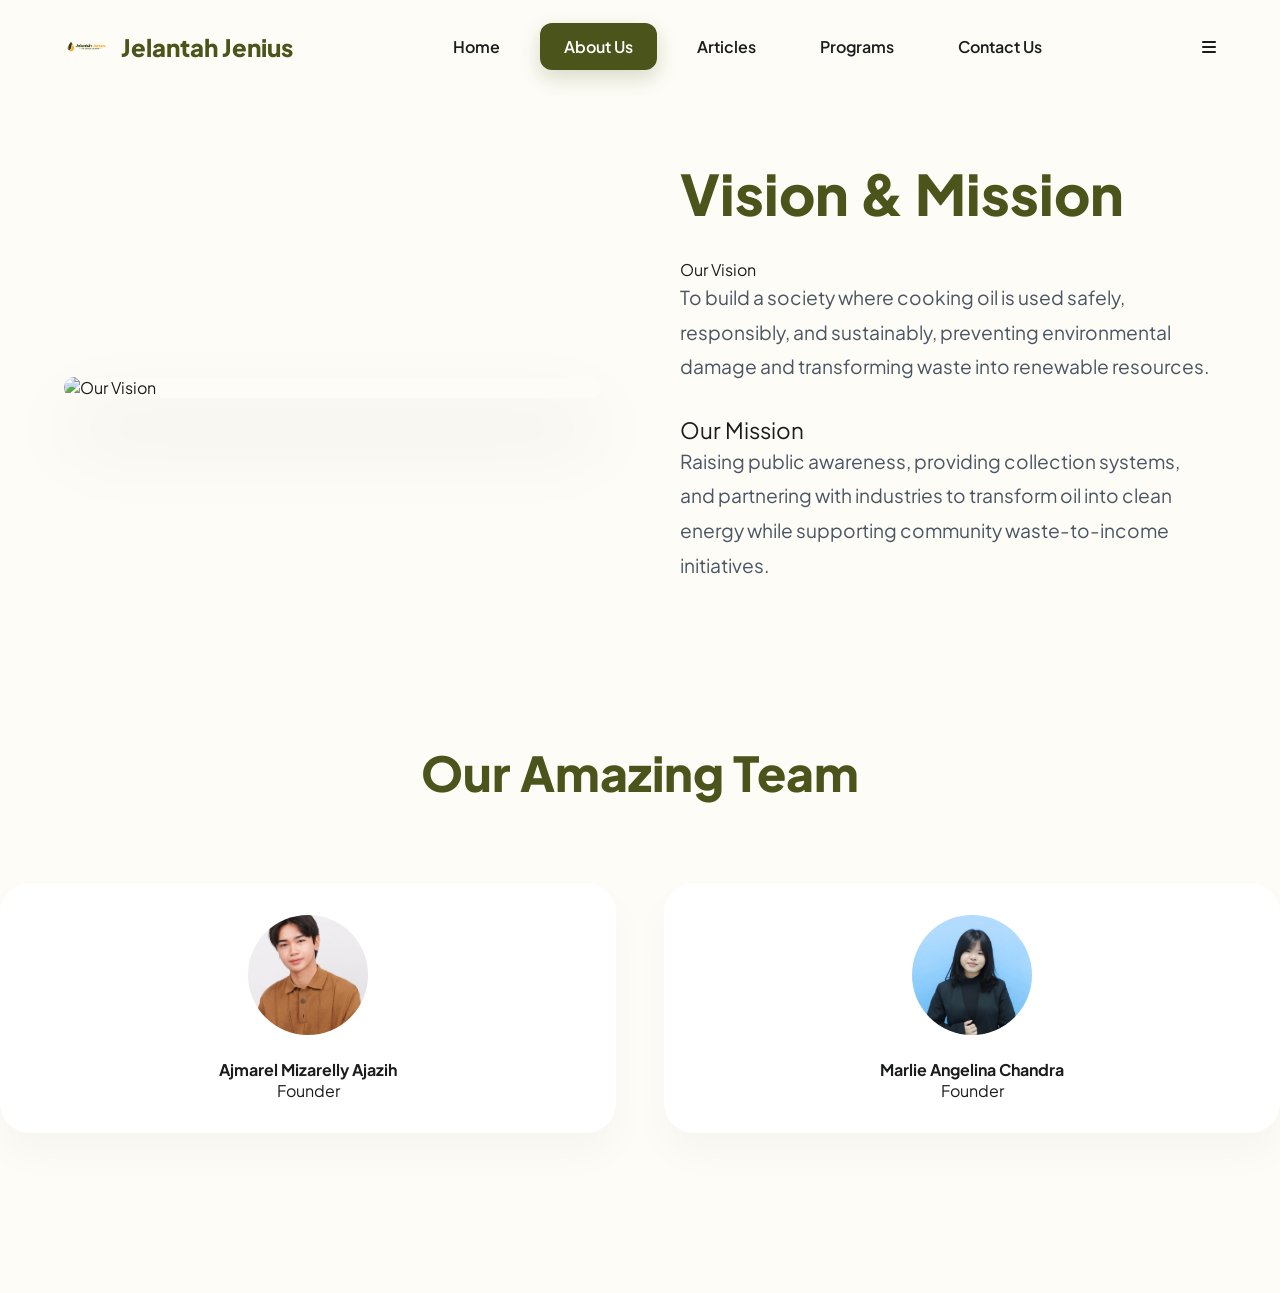
==== about.html @ 9fa1e7a2 "Update about.html" ====
<!DOCTYPE html>
<html lang="en">
<head>
  <meta charset="UTF-8" />
  <meta name="viewport" content="width=device-width, initial-scale=1" />
  <title>About Us - Jelantah Jenius</title>
  <link rel="stylesheet" href="style.css" />
  <link rel="stylesheet" href="https://cdnjs.cloudflare.com/ajax/libs/font-awesome/6.4.0/css/all.min.css" />
  <link rel="icon" href="attached_assets/JJ Logo.png" type="image/png" />
</head>
<body>
  <nav id="navbar">
    <div class="navbar">
      <div class="logo">
        <a href="index.html">
          <img src="attached_assets/JELANTAH_JENIUS_png_2_1767949499577.png" alt="Logo">
          Jelantah Jenius
        </a>
      </div>
      <ul class="menu">
        <div class="cancel-btn"><i class="fas fa-times"></i></div>
        <li><a href="index.html">Home</a></li>
        <li><a href="about.html" class="active">About Us</a></li>
        <li><a href="articles.html">Articles</a></li>
        <li><a href="programs.html">Programs</a></li>
        <li><a href="contact.html">Contact Us</a></li>
      </ul>
      <div class="menu-btn"><i class="fas fa-bars"></i></div>
    </div>
  </nav>

  <section class="about">
    <div class="content-box">
      <div class="image-container">
        <img src="https://images.unsplash.com/photo-1522202176988-66273c2fd55f?auto=format&fit=crop&q=80&w=1200" alt="Our Vision">
      </div>
      <div class="text-container">
        <h3>Vision & Mission</h3>
        <div class="topic">Our Vision</div>
        <p>To build a society where cooking oil is used safely, responsibly, and sustainably, preventing environmental damage and transforming waste into renewable resources.</p>
        <div class="topic" style="font-size: 1.4rem;">Our Mission</div>
        <p>Raising public awareness, providing collection systems, and partnering with industries to transform oil into clean energy while supporting community waste-to-income initiatives.</p>
      </div>
    </div>

    <div class="content" style="margin-top: 8rem;">
      <div class="section-label">
        <h2>Our Amazing Team</h2>
      </div>
      <div class="team-grid">
        <div class="team-card">
          <div class="avatar" style="background-image: url('attached_assets/WhatsApp_Image_2026-01-09_at_17.00.46_1767952877501.jpeg')"></div>
          <h4>Ajmarel Mizarelly Ajazih</h4>
          <p>Founder</p>
        </div>
        <div class="team-card">
          <div class="avatar" style="background-image: url('attached_assets/WhatsApp_Image_2026-01-09_at_16.44.09_1767952882258.jpeg')"></div>
          <h4>Marlie Angelina Chandra</h4>
          <p>Founder</p>
        </div>
      </div>
    </div>
  </section>

  <script src="script.js"></script>
</body>
</html>
---- style.css ----
/* Google Fonts */
@import url('https://fonts.googleapis.com/css2?family=Plus+Jakarta+Sans:wght@400;500;600;700;800&display=swap');

:root {
  --primary: #4a541b;    /* Olive Green from logo */
  --secondary: #f9a31a;  /* Orange from logo */
  --accent: #737300;     /* Darker Olive */
  --bg-light: #fdfcf6;
  --white: #ffffff;
  --text-main: #1a1c1e;
  --text-muted: #4b5563;
  --transition: all 0.4s cubic-bezier(0.4, 0, 0.2, 1);
}

* {
  margin: 0;
  padding: 0;
  box-sizing: border-box;
  scroll-behavior: smooth;
  font-family: 'Plus Jakarta Sans', sans-serif;
}

body {
  background-color: var(--bg-light);
  color: var(--text-main);
  overflow-x: hidden;
}

/* Glassmorphism Navigation */
nav {
  position: fixed;
  width: 100%;
  padding: 1.5rem 0;
  z-index: 1000;
  transition: var(--transition);
}

.cancel-btn {
  display: none; /* Hidden by default on desktop */
  color: var(--primary);
  font-size: 1.5rem;
  cursor: pointer;
  transition: var(--transition);
}

.cancel-btn:hover {
  color: var(--secondary);
  transform: rotate(90deg);
}

nav.sticky {
  padding: 1rem 0;
  background: rgba(255, 255, 255, 0.8);
  backdrop-filter: blur(20px);
  box-shadow: 0 10px 30px rgba(0,0,0,0.05);
}

.navbar {
  width: 90%;
  max-width: 1300px;
  margin: auto;
  display: flex;
  justify-content: space-between;
  align-items: center;
}

.logo a {
  display: flex;
  align-items: center;
  gap: 12px;
  font-size: 1.5rem;
  font-weight: 800;
  color: var(--primary);
  text-decoration: none;
}

.logo img {
  height: 45px;
  transition: var(--transition);
}

.menu {
  display: flex;
  list-style: none;
  gap: 1rem;
}

.menu a {
  padding: 0.8rem 1.5rem;
  color: var(--text-main);
  font-weight: 600;
  text-decoration: none;
  border-radius: 12px;
  transition: var(--transition);
}

.menu a:hover {
  color: var(--secondary);
  background: rgba(249, 163, 26, 0.08);
}

.menu a.active {
  background: var(--primary);
  color: white;
  box-shadow: 0 8px 20px rgba(74, 84, 27, 0.2);
}

/* Hero Section with Parallax Feel */
.home {
  height: 100vh;
  display: flex;
  align-items: center;
  position: relative;
  background: linear-gradient(rgba(253, 252, 246, 0.9), rgba(253, 252, 246, 0.8)), 
              url('https://images.unsplash.com/photo-1466692476868-aef1dfb1e735?auto=format&fit=crop&q=80&w=2000');
  background-size: cover;
  background-position: center;
  background-attachment: fixed;
  overflow: hidden;
}

.home::after {
  content: '';
  position: absolute;
  top: 0; left: 0; width: 100%; height: 100%;
  background: radial-gradient(circle at 80% 20%, rgba(249, 163, 26, 0.1), transparent 40%);
}

.home-content {
  width: 90%;
  max-width: 1300px;
  margin: auto;
  position: relative;
  z-index: 10;
}

.text-one {
  font-size: 1.2rem;
  font-weight: 700;
  color: var(--secondary);
  text-transform: uppercase;
  letter-spacing: 4px;
  margin-bottom: 1.5rem;
  display: block;
}

.text-two {
  font-size: clamp(3rem, 8vw, 6rem);
  font-weight: 900;
  color: var(--primary);
  line-height: 1.1;
  margin-bottom: 2rem;
  letter-spacing: -2px;
}

.text-three {
  font-size: 1.8rem;
  font-weight: 500;
  color: var(--text-muted);
  max-width: 600px;
  margin-bottom: 3rem;
}

.cta-group {
  display: flex;
  gap: 1.5rem;
}

.btn-primary {
  padding: 1.2rem 2.5rem;
  background: var(--primary);
  color: white;
  border-radius: 100px;
  font-weight: 700;
  box-shadow: 0 15px 35px rgba(74, 84, 27, 0.3);
  transition: var(--transition);
}

.btn-primary:hover {
  transform: translateY(-5px);
  box-shadow: 0 20px 45px rgba(74, 84, 27, 0.4);
}

/* Bento Grid for Partners */
.partners-section {
  padding: 8rem 0;
  background: var(--white);
}

.section-label {
  text-align: center;
  margin-bottom: 4rem;
}

.section-label h2 {
  font-size: 3rem;
  font-weight: 800;
  color: var(--primary);
}

.partner-grid {
  display: grid;
  grid-template-columns: repeat(auto-fit, minmax(250px, 1fr));
  gap: 2rem;
  width: 90%;
  max-width: 1200px;
  margin: auto;
}

.partner-card {
  background: var(--bg-light);
  padding: 3rem;
  border-radius: 30px;
  text-align: center;
  transition: var(--transition);
  border: 1px solid rgba(0,0,0,0.03);
}

.partner-card:hover {
  transform: scale(1.05);
  background: var(--white);
  box-shadow: 0 30px 60px rgba(0,0,0,0.05);
}

.partner-card i {
  font-size: 3rem;
  color: var(--secondary);
  margin-bottom: 1.5rem;
}

/* Modern Sections */
.about, .education, .programs, .contact {
  padding: 10rem 0;
}

.content-box {
  width: 90%;
  max-width: 1200px;
  margin: auto;
  display: grid;
  grid-template-columns: 1fr 1fr;
  gap: 5rem;
  align-items: center;
}

.image-container {
  position: relative;
  border-radius: 40px;
  overflow: hidden;
  box-shadow: 0 40px 80px rgba(0,0,0,0.1);
}

.image-container img {
  width: 100%;
  height: 100%;
  object-fit: cover;
  transition: var(--transition);
}

.image-container:hover img {
  transform: scale(1.1);
}

.text-container h3 {
  font-size: 3.5rem;
  font-weight: 800;
  color: var(--primary);
  margin-bottom: 2rem;
  line-height: 1.2;
}

.text-container p {
  font-size: 1.2rem;
  line-height: 1.8;
  color: var(--text-muted);
  margin-bottom: 2rem;
}

/* Cards for Team/Members */
.team-grid {
  display: grid;
  grid-template-columns: repeat(auto-fit, minmax(300px, 1fr));
  gap: 3rem;
  margin-top: 5rem;
}

.team-card {
  background: var(--white);
  padding: 2rem;
  border-radius: 30px;
  box-shadow: 0 20px 40px rgba(0,0,0,0.03);
  text-align: center;
}

.avatar {
  width: 120px;
  height: 120px;
  background: var(--bg-light);
  border-radius: 50%;
  margin: 0 auto 1.5rem;
  background-size: cover;
  background-position: center;
}

/* Contact Form Overhaul */
.contact-wrapper {
  background: var(--primary);
  border-radius: 50px;
  padding: 5rem;
  color: white;
  display: grid;
  grid-template-columns: 1fr 1.5fr;
  gap: 5rem;
}

.contact-info p { margin-bottom: 1rem; display: flex; align-items: center; gap: 10px; }
.social-icons {
  display: flex;
  gap: 1.5rem;
  margin-top: 2.5rem;
}
.social-icons a {
  color: white;
  font-size: 1.5rem;
  transition: var(--transition);
}
.social-icons a:hover {
  color: var(--secondary);
  transform: translateY(-3px);
}

.modern-form input, .modern-form textarea {
  width: 100%;
  padding: 1.5rem;
  background: rgba(255,255,255,0.05);
  border: 1px solid rgba(255,255,255,0.1);
  border-radius: 20px;
  color: white;
  margin-bottom: 1.5rem;
  font-size: 1.1rem;
  transition: var(--transition);
}

.modern-form input:focus, .modern-form textarea:focus {
  background: rgba(255,255,255,0.1);
  border-color: var(--secondary);
  outline: none;
}

.submit-btn {
  width: 100%;
  padding: 1.5rem;
  background: var(--secondary);
  color: white;
  border: none;
  border-radius: 20px;
  font-size: 1.2rem;
  font-weight: 800;
  cursor: pointer;
  transition: var(--transition);
}

.submit-btn:hover {
  transform: scale(1.02);
  filter: brightness(1.1);
}

/* Animations */
@keyframes fadeInUp {
  from { opacity: 0; transform: translateY(30px); }
  to { opacity: 1; transform: translateY(0); }
}

.home-content > * {
  animation: fadeInUp 1s forwards;
}

/* Responsive Mobile Overhaul */
@media (max-width: 768px) {
  nav {
    padding: 1rem 0;
  }
  
  .navbar {
    width: 90%;
    justify-content: space-between;
  }

  .logo a {
    font-size: 1.1rem;
    gap: 8px;
  }

  .logo img {
    height: 30px;
  }

  .menu-btn {
    display: block;
    color: var(--primary);
    font-size: 1.8rem;
    z-index: 1001;
    cursor: pointer;
    margin-left: auto; /* Push to right */
  }

  .cancel-btn {
    display: flex;
    color: var(--primary);
    font-size: 2rem;
    cursor: pointer;
    margin-bottom: 2.5rem;
    align-self: flex-end; /* Align to top-right of the menu */
    width: auto;
  }

  .navbar .menu {
    position: fixed;
    top: 0;
    right: -100%;
    width: 85%;
    max-width: 320px;
    height: 100vh;
    background: var(--white);
    flex-direction: column;
    justify-content: flex-start;
    align-items: flex-start; /* Left align text */
    padding: 2.5rem;
    transition: 0.5s cubic-bezier(0.4, 0, 0.2, 1);
    z-index: 1000;
    box-shadow: -15px 0 40px rgba(0,0,0,0.15);
  }

  .navbar.active .menu {
    right: 0;
  }

  .menu a {
    font-size: 1.3rem;
    padding: 1.2rem 0;
    width: 100%;
    text-align: left;
    border-bottom: 1px solid rgba(0,0,0,0.05);
  }

  /* Fix for awkward content on mobile */
  .about, .education, .programs, .contact {
    padding: 6rem 0;
  }

  .content-box {
    grid-template-columns: 1fr;
    gap: 3rem;
  }

  .text-container h3 {
    font-size: 2.2rem;
    margin-bottom: 1.5rem;
  }

  .text-container p {
    font-size: 1.1rem;
  }

  .topic {
    font-size: 1.3rem !important;
    margin-top: 2rem;
  }

  .image-container {
    height: 250px;
    border-radius: 25px;
  }

  .team-grid {
    grid-template-columns: 1fr;
    gap: 2rem;
  }

  .contact-wrapper {
    grid-template-columns: 1fr;
    padding: 2.5rem;
    border-radius: 30px;
    gap: 3rem;
  }
}

@media (max-width: 992px) {
  .hero-image-desktop {
    display: none;
  }
}
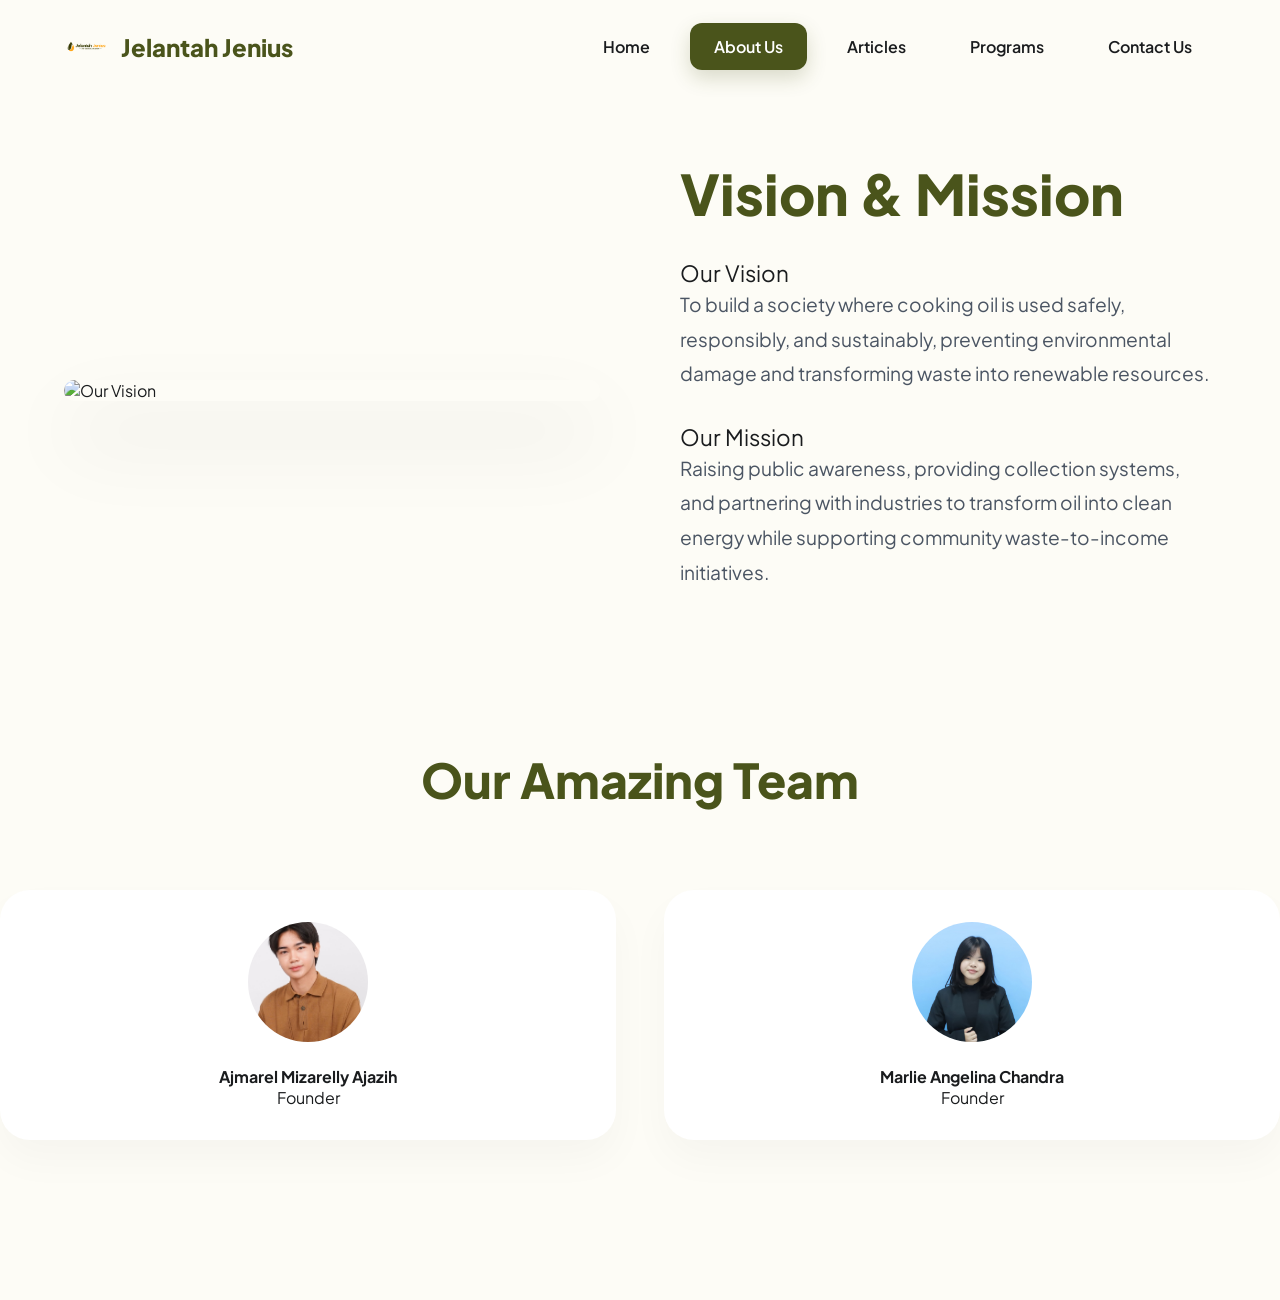
==== commit a0eabf7f: "Update about.html" ====
--- a/about.html
+++ b/about.html
@@ -36,7 +36,7 @@
       </div>
       <div class="text-container">
         <h3>Vision & Mission</h3>
-        <div class="topic">Our Vision</div>
+        <div class="topic" style="font-size: 1.4rem;">Our Vision</div>
         <p>To build a society where cooking oil is used safely, responsibly, and sustainably, preventing environmental damage and transforming waste into renewable resources.</p>
         <div class="topic" style="font-size: 1.4rem;">Our Mission</div>
         <p>Raising public awareness, providing collection systems, and partnering with industries to transform oil into clean energy while supporting community waste-to-income initiatives.</p>
--- a/style.css
+++ b/style.css
@@ -40,6 +40,14 @@
   display: none; /* Hidden by default on desktop */
   color: var(--primary);
   font-size: 1.5rem;
+  cursor: pointer;
+  transition: var(--transition);
+}
+
+.menu-btn {
+  display: none !important; /* Hide hamburger icon on desktop */
+  color: var(--primary);
+  font-size: 1.8rem;
   cursor: pointer;
   transition: var(--transition);
 }
@@ -376,8 +384,8 @@
   animation: fadeInUp 1s forwards;
 }
 
-/* Responsive Mobile Overhaul */
-@media (max-width: 768px) {
+/* Responsive Mobile & Landscape Overhaul */
+@media screen and (max-width: 992px) {
   nav {
     padding: 1rem 0;
   }
@@ -397,12 +405,12 @@
   }
 
   .menu-btn {
-    display: block;
+    display: block !important;
     color: var(--primary);
     font-size: 1.8rem;
     z-index: 1001;
     cursor: pointer;
-    margin-left: auto; /* Push to right */
+    margin-left: auto;
   }
 
   .cancel-btn {
@@ -410,43 +418,59 @@
     color: var(--primary);
     font-size: 2rem;
     cursor: pointer;
-    margin-bottom: 2.5rem;
-    align-self: flex-end; /* Align to top-right of the menu */
-    width: auto;
-  }
-
+    margin-bottom: 2rem;
+    align-self: flex-end;
+  }
+
+  /* Slide-out mobile drawer */
   .navbar .menu {
     position: fixed;
     top: 0;
     right: -100%;
-    width: 85%;
+    width: 80%;
     max-width: 320px;
     height: 100vh;
     background: var(--white);
     flex-direction: column;
     justify-content: flex-start;
-    align-items: flex-start; /* Left align text */
-    padding: 2.5rem;
-    transition: 0.5s cubic-bezier(0.4, 0, 0.2, 1);
+    align-items: stretch;
+    padding: 2rem;
+    transition: 0.4s ease;
     z-index: 1000;
     box-shadow: -15px 0 40px rgba(0,0,0,0.15);
+    overflow-y: auto;
   }
 
   .navbar.active .menu {
     right: 0;
   }
 
+  /* Clean mobile link styling */
+  .menu li {
+    width: 100%;
+  }
+
   .menu a {
-    font-size: 1.3rem;
-    padding: 1.2rem 0;
+    display: block;
+    font-size: 1.1rem;
+    padding: 0.8rem 1rem;
     width: 100%;
     text-align: left;
-    border-bottom: 1px solid rgba(0,0,0,0.05);
-  }
-
-  /* Fix for awkward content on mobile */
+    border-radius: 8px;
+    border-bottom: 1px solid rgba(0, 0, 0, 0.05);
+    box-shadow: none !important;
+  }
+
+  /* Fix thick active Home button on mobile */
+  .menu a.active {
+    background: rgba(74, 84, 27, 0.1);
+    color: var(--primary);
+    box-shadow: none !important;
+  }
+
+  /* Responsive layout adjustments for main content */
   .about, .education, .programs, .contact {
-    padding: 6rem 0;
+    padding: 5rem 0;
   }
 
   .content-box {
@@ -455,34 +479,24 @@
   }
 
   .text-container h3 {
-    font-size: 2.2rem;
-    margin-bottom: 1.5rem;
+    font-size: 2rem;
+    margin-bottom: 1rem;
   }
 
   .text-container p {
-    font-size: 1.1rem;
-  }
-
-  .topic {
-    font-size: 1.3rem !important;
-    margin-top: 2rem;
+    font-size: 1rem;
   }
 
   .image-container {
     height: 250px;
-    border-radius: 25px;
-  }
-
-  .team-grid {
-    grid-template-columns: 1fr;
-    gap: 2rem;
+    border-radius: 20px;
   }
 
   .contact-wrapper {
     grid-template-columns: 1fr;
-    padding: 2.5rem;
-    border-radius: 30px;
-    gap: 3rem;
+    padding: 2rem;
+    border-radius: 25px;
+    gap: 2rem;
   }
 }
 
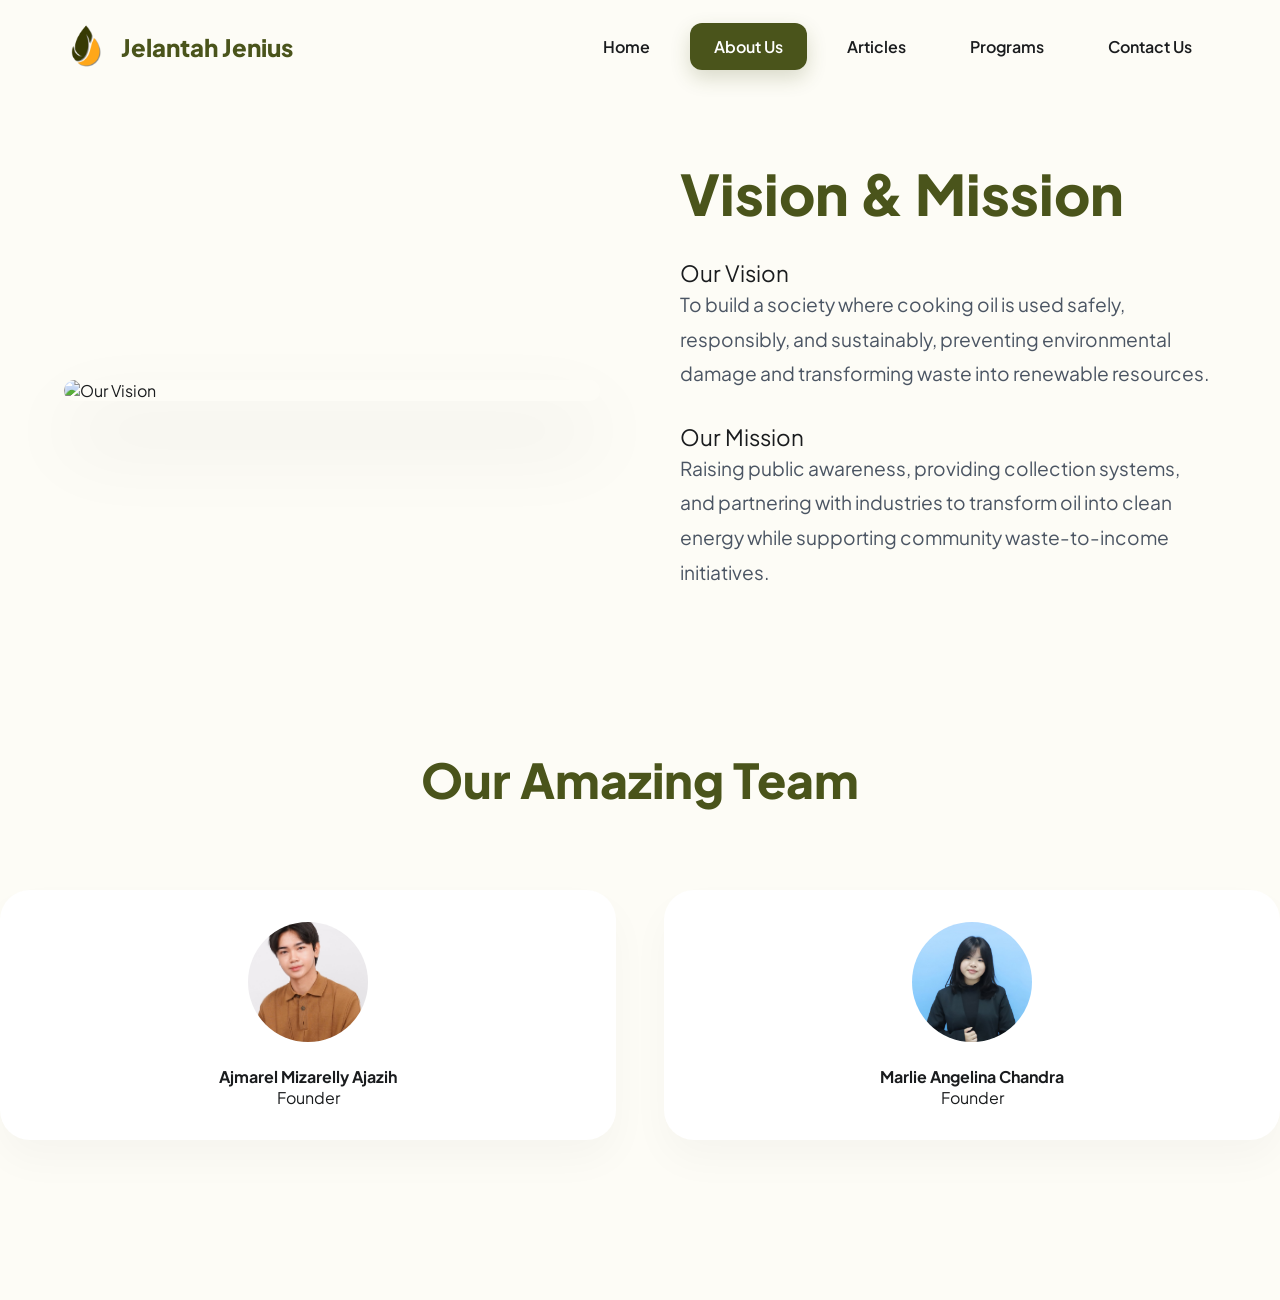
==== commit d3325bab: "Update about.html" ====
--- a/about.html
+++ b/about.html
@@ -6,24 +6,26 @@
   <title>About Us - Jelantah Jenius</title>
   <link rel="stylesheet" href="style.css" />
   <link rel="stylesheet" href="https://cdnjs.cloudflare.com/ajax/libs/font-awesome/6.4.0/css/all.min.css" />
-  <link rel="icon" href="attached_assets/JJ Logo.png" type="image/png" />
+  <link rel="icon" href="attached_assets/JJ%20Logo.png" type="image/png" />
+  <link rel="apple-touch-icon" href="attached_assets/JJ%20Logo.png" />
+  <link rel="canonical" href="https://jelantahjenius.com/about" />
 </head>
 <body>
   <nav id="navbar">
     <div class="navbar">
       <div class="logo">
         <a href="index.html">
-          <img src="attached_assets/JELANTAH_JENIUS_png_2_1767949499577.png" alt="Logo">
+          <img src="attached_assets/JELANTAH%20JENIUS%20png%20logo%20only%20with%20shadow.png" alt="Logo">
           Jelantah Jenius
         </a>
       </div>
       <ul class="menu">
         <div class="cancel-btn"><i class="fas fa-times"></i></div>
-        <li><a href="index.html">Home</a></li>
-        <li><a href="about.html" class="active">About Us</a></li>
-        <li><a href="articles.html">Articles</a></li>
-        <li><a href="programs.html">Programs</a></li>
-        <li><a href="contact.html">Contact Us</a></li>
+        <li><a href="/">Home</a></li>
+        <li><a href="/about" class="active">About Us</a></li>
+        <li><a href="/articles">Articles</a></li>
+        <li><a href="/programs">Programs</a></li>
+        <li><a href="/contact">Contact Us</a></li>
       </ul>
       <div class="menu-btn"><i class="fas fa-bars"></i></div>
     </div>
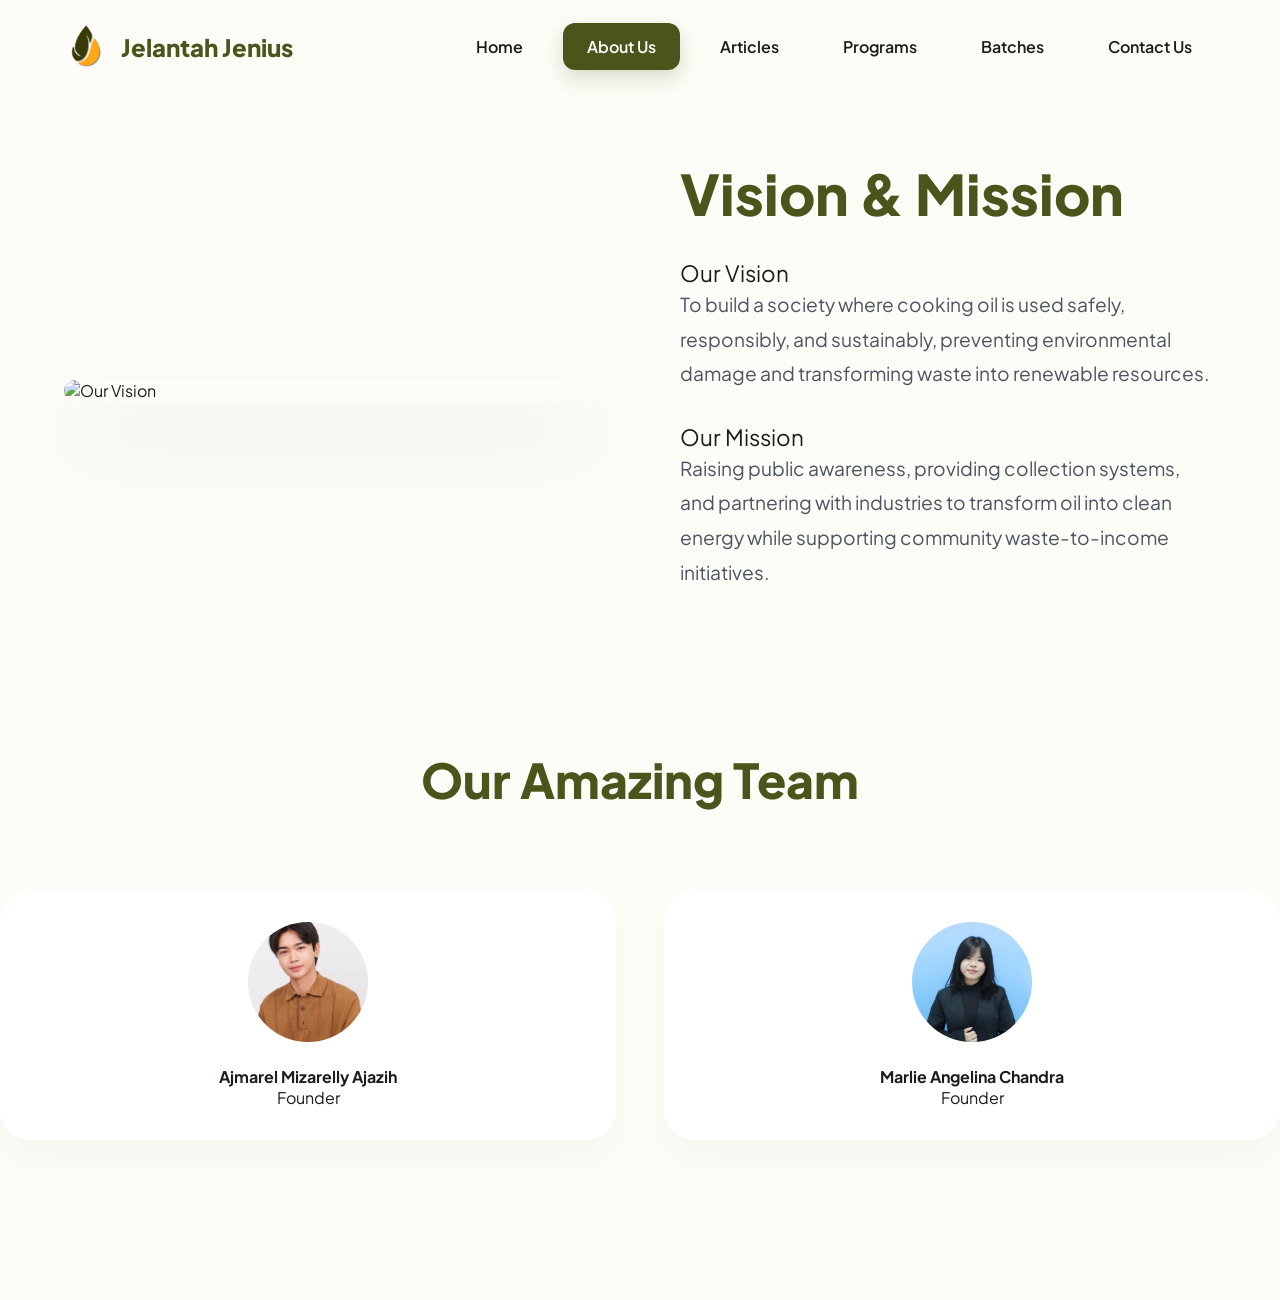
==== commit d95cdd71: "Update about.html" ====
--- a/about.html
+++ b/about.html
@@ -25,6 +25,7 @@
         <li><a href="/about" class="active">About Us</a></li>
         <li><a href="/articles">Articles</a></li>
         <li><a href="/programs">Programs</a></li>
+        <li><a href="/batches">Batches</a></li>
         <li><a href="/contact">Contact Us</a></li>
       </ul>
       <div class="menu-btn"><i class="fas fa-bars"></i></div>
--- a/style.css
+++ b/style.css
@@ -238,7 +238,7 @@
 }
 
 /* Modern Sections */
-.about, .education, .programs, .contact {
+.about, .education, .programs, .contact, .batches {
   padding: 10rem 0;
 }
 
@@ -257,6 +257,13 @@
   border-radius: 40px;
   overflow: hidden;
   box-shadow: 0 40px 80px rgba(0,0,0,0.1);
+}
+
+.image-container video {
+  width: 100%;
+  height: auto;
+  object-fit: cover;
+  border-radius: 8px;
 }
 
 .image-container img {
@@ -469,7 +476,7 @@
   }
 
   /* Responsive layout adjustments for main content */
-  .about, .education, .programs, .contact {
+  .about, .education, .programs, .contact, .batches {
     padding: 5rem 0;
   }
 
